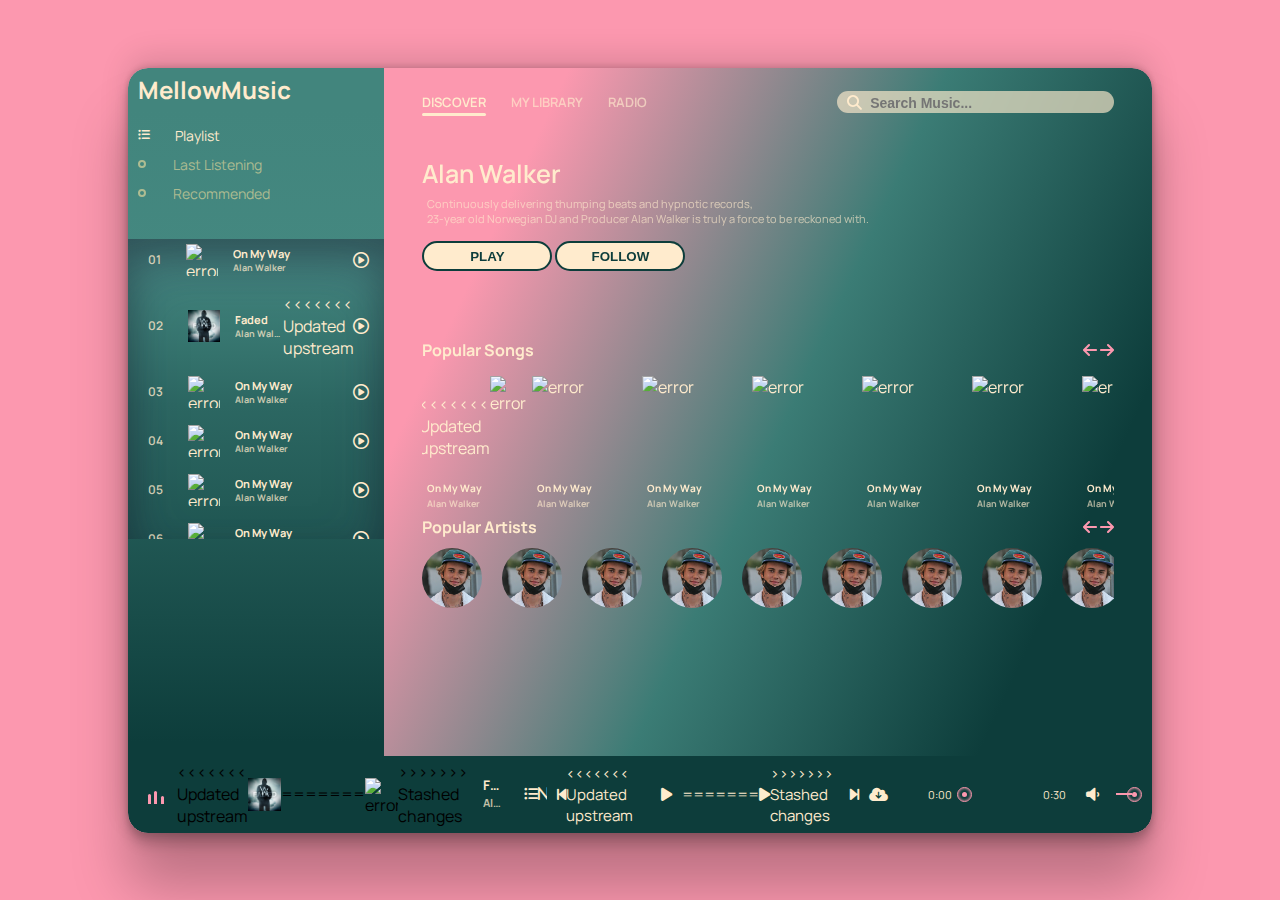
==== pages/main.html @ 49cf9333 "Реализация музыкального плеера" ====
<!DOCTYPE html>
<html>
<head>
    <meta charset="utf-8" />
    <meta name="viewport" content="width=device-width, initial-scale=1">
    <!-- Font Awesome -->
    <link rel="stylesheet" href="https://cdnjs.cloudflare.com/ajax/libs/font-awesome/6.2.1/css/all.min.css"/>
    <!-- Fonts -->
    <link rel="preconnect" href="https://fonts.googleapis.com">
    <link rel="preconnect" href="https://fonts.gstatic.com" crossorigin>
    <link href="https://fonts.googleapis.com/css2?family=Manrope:wght@200;400&display=swap" rel="stylesheet">
    <!-- CSS -->
    <link rel="stylesheet" href="../styles/main.css">
    <!-- Title -->
    <title>MellowMusic</title>
</head> 
<body>
  <header>
    <div class="menu-side">
      <h2>MellowMusic </h2>
      <div class="playlist">
        <h4 class="active"><span></span><i style="font-size: 12px;" class="fa-solid fa-list-ul"></i> Playlist</h4>
        <h4><span></span><i style="font-size: 10px;" class="fa-solid fa-music"></i> Last Listening</h4>
        <h4><span></span><i style="font-size: 10px;" class="fa-solid fa-music"></i> Recommended</h4>
      </div>
      <div class="menu-song">
        <li class="songItem">
          <span>01</span>
          <img src="../resources/covers/Alan Walker - On My Way.png" alt="error">
          <h5>On My Way<br>
              <div class="subtitle">Alan Walker</div>
          </h5>
          <i class="fa-regular fa-circle-play" id="1"></i>
        </li>
        <li class="songItem">
          <span>02</span>
          <img src="../resources/covers/Alan Walker - Faded.jpg" alt="error">
          <h5>Faded<br>
              <div class="subtitle">Alan Walker</div>
          </h5>
<<<<<<< Updated upstream
          <i class="fa-regular fa-circle-play" id="1"></i>
        </li>
        <li class="songItem">
          <span>03</span>
          <img src="../resources/covers/Alan Walker - On My Way.png" alt="error">
          <h5>On My Way<br>
              <div class="subtitle">Alan Walker</div>
          </h5>
          <i class="fa-regular fa-circle-play" id="1"></i>
        </li>
        <li class="songItem">
          <span>04</span>
          <img src="../resources/covers/Alan Walker - On My Way.png" alt="error">
          <h5>On My Way<br>
              <div class="subtitle">Alan Walker</div>
          </h5>
          <i class="fa-regular fa-circle-play" id="1"></i>
        </li>
        <li class="songItem">
          <span>05</span>
          <img src="../resources/covers/Alan Walker - On My Way.png" alt="error">
          <h5>On My Way<br>
              <div class="subtitle">Alan Walker</div>
          </h5>
          <i class="fa-regular fa-circle-play" id="1"></i>
        </li>
        <li class="songItem">
          <span>06</span>
          <img src="../resources/covers/Alan Walker - On My Way.png" alt="error">
          <h5>On My Way<br>
              <div class="subtitle">Alan Walker</div>
          </h5>
          <i class="fa-regular fa-circle-play" id="1"></i>
        </li> <li class="songItem">
          <span>07</span>
          <img src="../resources/covers/Alan Walker - On My Way.png" alt="error">
          <h5>On My Way<br>
              <div class="subtitle">Alan Walker</div>
          </h5>
          <i class="fa-regular fa-circle-play" id="1"></i>
=======
          <i class="fa-regular fa-circle-play" id="2"></i>
>>>>>>> Stashed changes
        </li>
      </div>
    </div>
    <div class="song-side">
      <nav>
        <ul>
          <li>DISCOVER <span></span></li>
          <li>MY LIBRARY</li>
          <li>RADIO</li>
        </ul>
        <div class="search">
          <i class="fa-solid fa-magnifying-glass"></i>
          <input type="text" placeholder="Search Music...">
        </div>
      </nav>
      <div class="content">
        <h1>Alan Walker</h1>
        <p>Continuously delivering thumping beats and hypnotic records,
          <br> 23-year old Norwegian DJ and Producer Alan Walker is truly a force to be reckoned with.</p>
        <div class="buttons">
          <button>PLAY</button>
          <button>FOLLOW</button>
        </div>
      </div>
      <div class="popular-song">
        <div class="h4">
          <h4>Popular Songs</h4>
          <div class="btn_s">
            <i class="fa-solid fa-arrow-left" id="pop-song-left"></i>
            <i class="fa-solid fa-arrow-right" id="pop-song-right"></i>
          </div>
        </div>
        <div class="pop-song">
          <li class="songItem">
            <div class="img-play">
<<<<<<< Updated upstream
              <img src="../resources/covers/Alan Walker - On My Way.png" alt="error">
              <i class="fa-regular fa-circle-play" id="1"></i>
            </div>
            <h5>On My Way<br>
                <div class="subtitle">Alan Walker</div>
            </h5>
          </li>
          <li class="songItem">
            <div class="img-play">
              <img src="../resources/covers/Alan Walker - On My Way.png" alt="error">
              <i class="fa-regular fa-circle-play" id="1"></i>
            </div>
            <h5>On My Way<br>
                <div class="subtitle">Alan Walker</div>
            </h5>
          </li>
          <li class="songItem">
            <div class="img-play">
              <img src="../resources/covers/Alan Walker - On My Way.png" alt="error">
              <i class="fa-regular fa-circle-play" id="1"></i>
            </div>
            <h5>On My Way<br>
                <div class="subtitle">Alan Walker</div>
            </h5>
          </li>
          <li class="songItem">
            <div class="img-play">
              <img src="../resources/covers/Alan Walker - On My Way.png" alt="error">
              <i class="fa-regular fa-circle-play" id="1"></i>
            </div>
            <h5>On My Way<br>
                <div class="subtitle">Alan Walker</div>
            </h5>
          </li>
          <li class="songItem">
            <div class="img-play">
              <img src="../resources/covers/Alan Walker - On My Way.png" alt="error">
              <i class="fa-regular fa-circle-play" id="1"></i>
            </div>
            <h5>On My Way<br>
                <div class="subtitle">Alan Walker</div>
            </h5>
          </li>
          <li class="songItem">
            <div class="img-play">
              <img src="../resources/covers/Alan Walker - On My Way.png" alt="error">
              <i class="fa-regular fa-circle-play" id="1"></i>
            </div>
            <h5>On My Way<br>
                <div class="subtitle">Alan Walker</div>
            </h5>
          </li>
          <li class="songItem">
            <div class="img-play">
              <img src="../resources/covers/Alan Walker - On My Way.png" alt="error">
              <i class="fa-regular fa-circle-play" id="1"></i>
            </div>
            <h5>On My Way<br>
                <div class="subtitle">Alan Walker</div>
            </h5>
          </li>
          <li class="songItem">
            <div class="img-play">
              <img src="../resources/covers/Alan Walker - On My Way.png" alt="error">
              <i class="fa-regular fa-circle-play" id="1"></i>
            </div>
            <h5>On My Way<br>
                <div class="subtitle">Alan Walker</div>
            </h5>
          </li>
          <li class="songItem">
            <div class="img-play">
              <img src="../resources/covers/Alan Walker - On My Way.png" alt="error">
              <i class="fa-regular fa-circle-play" id="1"></i>
            </div>
            <h5>On My Way<br>
                <div class="subtitle">Alan Walker</div>
            </h5>
          </li>
          <li class="songItem">
            <div class="img-play">
              <img src="../resources/covers/Alan Walker - On My Way.png" alt="error">
              <i class="fa-regular fa-circle-play" id="1"></i>
=======
              <img src="../resources/covers/NF - DRIFTING.jpg" alt="error">
              <i class="fa-regular fa-circle-play" id="3"></i>
>>>>>>> Stashed changes
            </div>
            <h5>On My Way<br>
                <div class="subtitle">Alan Walker</div>
            </h5>
          </li>
        </div>
      </div>
      <div class="popular-artists">
        <div class="h4">
          <h4>Popular Artists</h4>
          <div class="btn_s">
            <i class="fa-solid fa-arrow-left" id="pop-art-left"></i>
            <i class="fa-solid fa-arrow-right" id="pop-art-right"></i>
          </div>
        </div>
        <div class="item pop-art">
          <li>
            <img src="../resources/artists/justin-bieber-lede.jpg" alt="error">
          </li>
          <li>
            <img src="../resources/artists/justin-bieber-lede.jpg" alt="error">
          </li>
          <li>
            <img src="../resources/artists/justin-bieber-lede.jpg" alt="error">
          </li>
          <li>
            <img src="../resources/artists/justin-bieber-lede.jpg" alt="error">
          </li>
          <li>
            <img src="../resources/artists/justin-bieber-lede.jpg" alt="error">
          </li>
          <li>
            <img src="../resources/artists/justin-bieber-lede.jpg" alt="error">
          </li>
          <li>
            <img src="../resources/artists/justin-bieber-lede.jpg" alt="error">
          </li>
          <li>
            <img src="../resources/artists/justin-bieber-lede.jpg" alt="error">
          </li>
          <li>
            <img src="../resources/artists/justin-bieber-lede.jpg" alt="error">
          </li>
          <li>
            <img src="../resources/artists/justin-bieber-lede.jpg" alt="error">
          </li>
          <li>
            <img src="../resources/artists/justin-bieber-lede.jpg" alt="error">
          </li>
          <li>
            <img src="../resources/artists/justin-bieber-lede.jpg" alt="error">
          </li>
          <li>
            <img src="../resources/artists/justin-bieber-lede.jpg" alt="error">
          </li>
        </div>
      </div>
    </div>
    <div class="master-play">
      <div class="wave">
        <div class="wave1"></div>
        <div class="wave1"></div>
        <div class="wave1"></div>
      </div>
<<<<<<< Updated upstream
      <img src="../resources/covers/Alan Walker - Faded.jpg" alt="error" id="poster-master-play">
=======
      <img src="../resources/covers/Alan Walker - On My Way.png" alt="error" id="poster-master-play">
>>>>>>> Stashed changes
      <h5 id="title">
        Faded
        <div class="subtitle">Alan Walker</div>
      </h5>
      <div class="icon">
        <i class="fa-solid shuffle fa-list-ul">next</i>
        <i class="fa-solid fa-backward-step"></i>
<<<<<<< Updated upstream
        <i class="fa-solid fa-play"></i>
=======
        <i class="fa-solid fa-play" id="masterPlay"></i>
>>>>>>> Stashed changes
        <i class="fa-solid fa-forward-step"></i>
        <i class="fa-solid fa-cloud-arrow-down" id="download-song"></i>
      </div>
      <span id="currentStart">0:00</span>
      <div class="bar">
        <input type="range" id="seek" min="0" max="100">
        <div class="bar2" id="bar2"></div>
        <div class="dot"></div>
      </div>
      <span id="currentEnd">0:30</span>
      <div class="vol">
        <i class="fa-solid fa-volume-low" id="vol-icon"></i>
        <input type="range" min="0" max="100" id="vol">
        <div class="vol-bar"></div>
        <div class="dot" id="vol-dot"></div>
      </div>
    </div>
  </header>
  <script type="text/javascript" src="../scripts/main.js"></script>
</body>
</html>
---- styles/main.css ----
*{
    padding: 0;
    margin: 0;
    box-sizing: border-box;
}

body{
    font-family: 'Manrope', sans-serif;
    width: 100%;
    height: 100vh;
    background-color: #FC98AF;
    display: grid;
    place-items: center;
}

header{
    position: relative;
    width: 80%;
    height: 85%;
    display: flex;
    box-shadow: rgba(0, 0, 0, 0.25) 0px 54px 55px, rgba(0, 0, 0, 0.12) 0px -12px 30px, rgba(0, 0, 0, 0.12) 0px 4px 6px, rgba(0, 0, 0, 0.17) 0px 12px 13px, rgba(0, 0, 0, 0.09) 0px -3px 5px;
    border-radius: 20px;
    flex-wrap: wrap;
    overflow: hidden;
}

.menu-side{
    width: 25%;
    height: 90%;
    background: rgb(66,133,125);
    background: linear-gradient(rgba(66,133,125,1) 6%, rgba(68,136,128,1) 28%, rgba(44,103,98,1) 49%, rgba(13,61,59,1) 98%);
    border-radius: 20px 0 0 0;
    
}

.menu-side h2{
    margin-left: 10px;
    margin-top: 5px;
    color: blanchedalmond;
    margin: 5px 0px 20px 10px;
}

.song-side{
    width: 75%;
    height: 90%;
    background: rgb(252,152,175);
    border-radius: 0 20px 0 0;
    background: linear-gradient(115deg, rgba(252,152,175,1) 17%, rgba(59,124,117,1) 52%, rgba(13,61,59,1) 84%); 
}

.master-play{
    width: 100%;
    height: 10%;
    background-color: #0D3D3B;
    border-radius: 0 0 20px 20px;
    display: flex;
    align-items: center;
    padding: 0px 20px;
}

.master-play .wave{
    width: 30px;
    height: 30px;
    padding-bottom: 5px;
    display: flex;
    align-items: flex-end;
    margin-right: 10px;
}

.master-play .wave .wave1{
    width: 3px;
    height: 10px;
    background-color: #FC98AF;
    margin-right: 3px;
    border-radius: 10px 10px 0px 0px;
    animation: unset;
}

.master-play .wave .wave1:nth-child(2){
    height: 13px;
    margin-right: 3.5px;
    animation-delay: .4s;
}

.master-play .wave .wave1:nth-child(3){
    height: 8px;
    margin-right: 3.5px;
    animation-delay: .8s;
}

.master-play .active1 .wave1{
    animation: wave .5s linear infinite;
}

.master-play .active1 .wave1:nth-child(2){
    animation-delay: .4s;
}

.master-play .active1 .wave1:nth-child(3){
    animation-delay: .8s;
}


@keyframes  wave{
    0%{
        height: 10px;
    }
    50%{
        height: 15px;
    }
    100%{
        height: 10px;
    }
}

.master-play img{
   width: 33px;
   height: 33px;
}

.master-play h5{
    width: 130px;
    margin-left: 15px;
    color: blanchedalmond;
    line-height: 17px;
    overflow: hidden;
    text-overflow: ellipsis;
    white-space: nowrap;
}

.master-play h5 .subtitle{
    font-size: 11px;
    color: rgba(255, 235, 205, 0.758);
    width: 100%;
    overflow: hidden;
    text-overflow: ellipsis;
    white-space: nowrap;
}

.master-play .icon{
    font-size: 15px;
    color: blanchedalmond;
    margin: 0px 20px 0px 20px;
    outline: none;
    display: flex;
    align-items: center;
}

.master-play .icon .fa-solid{
    cursor: pointer;
    outline: none;
}

.master-play .icon .shuffle{
    margin-right: 10px;
    font-size: 14px;
    overflow: hidden;
    display: flex;
    align-items: center;
}

.master-play .icon #download-song{
    text-decoration: none;
    color: blanchedalmond;
    font-size: 15px;
    margin-left: 10px;
}

.master-play .icon .fa-solid:nth-child(3){
    padding: 1px 5px 0px 7px;
    margin: 0px 4px;
    border: 1px solid #0D3D3B;
}

.master-play span{
    color: blanchedalmond;
    width: 32px;
    font-size: 11px;
    font-weight: 400;
}

.master-play #currentStart{
    margin-left: 20px;
}

.master-play .bar{
    position: relative;
    width: 43%;
    height: 2px;
    background-color: #0D3D3B;
    margin: 0px 15px 0px 10px;
}

.master-play .bar .bar2{
    position: absolute; 
    width: 0%;
    height: 100%;
    background-color: #FC98AF;
    top: 0;
    transition: 1s linear;
}

.master-play .bar .dot{
    position: absolute;
    background-color: #FC98AF;
    width: 5px;
    height: 5px;
    border-radius: 50%;
    left: 0%;
    top: -1.5px;
    transition: 1s linear;
}

.master-play .bar .dot::before{
    content: '';
    position: absolute;
    width: 13px;
    height: 13px;
    border: 1px solid #FC98AF;
    border-radius: 50%;
    left: -4.75px;
    top: -4.75px;
    box-shadow: inset 0px 0px 3px #FC98AF;
}

.master-play .bar input{
    position: absolute;
    width: 100%;
    top: -7px;
    left: 0;
    cursor: pointer;
    z-index: 100;
    /* transition: 3s linear; */
    opacity: 0;
}

.master-play .vol{
    position: relative;
    width: 100px;
    height: 2px;
    background-color: #0D3D3B;
    margin-left: 50px;
}

.master-play .vol .fa-solid{ 
    position: absolute;
    color: blanchedalmond;
    font-size: 15px;
    top: -6px;
    left: -30px;
}

.master-play .vol input{ 
    position: absolute;
    width: 100%;
    top: -7px;
    left: 0;
    cursor: pointer;
    z-index: 100;
    opacity: 0;
}

.master-play .vol .vol-bar{ 
    position: absolute;
    background-color: #FC98AF;
    width: 100%;
    height: 100%;
    top: 0;
    transition: 1s linear;
}

.master-play .vol .dot{
    position: absolute;
    background-color: #FC98AF;
    width: 5px;
    height: 5px;
    border-radius: 50%;
    left: 100%;
    top: -1.5px;
    transition: 1s linear;
}

.master-play .vol .dot::before{
    content: '';
    position: absolute;
    width: 13px;
    height: 13px;
    border: 1px solid #FC98AF;
    border-radius: 50%;
    left: -4.75px;
    top: -4.75px;
    box-shadow: inset 0px 0px 3px #FC98AF;
}
 
.playlist{
    margin-left: 10px;
    font-size: 14px;
}

.playlist h4{
    padding-bottom: 10px;
    font-weight: 400;
    cursor: pointer;
    display: flex;
    align-items: center;
    color: rgba(250, 226, 160, 0.589);
    transition: .3s linear;
}

.playlist h4:hover{
    color: rgba(255, 235, 205, 0.858);
}

.playlist h4 span{
    position: relative;
    margin-right: 35px;
}

.playlist h4 span::before{
    content: '';
    position: absolute;
    width: 4px;
    height: 4px;
    border: 2px solid rgba(250, 226, 160, 0.589);
    border-radius: 50%;
    top: -4px;
    transition: .3s linear;
}

.playlist h4:hover span::before{
    border: 2px solid rgba(255, 235, 205, 0.858);
}

.playlist h4 .fa-solid{
    display: none;
}

.playlist .active{
    color: blanchedalmond;
}

.playlist .active span{
    display: none;
}

.playlist .active .fa-solid{
    display: flex;
    margin-right: 25px;
}

.menu-song{
    width: 100%;
    height: 300px;
    /* border: 1px solid white; */
    margin-top: 26px;
    overflow: auto;
    box-shadow: rgba(50, 50, 93, 0.25) 0px 30px 60px -0px inset, rgba(0, 0, 0, 0.3) 0px 18px 36px -0px inset;
}

.menu-song::-webkit-scrollbar{
    display: none;
 }

.menu-song li{
   list-style-type: none;
   position: relative;
   padding: 5px 0px 5px 20px;
   display: flex;
   align-items: center;
   margin-bottom: 7px;
   cursor: pointer;
   transition: .3s linear;
   color: blanchedalmond; 
}

.menu-song li:hover{
    background-color: rgb(252,152,175);
}

.activeSong{
    background-color: rgb(252,152,175);
}

.menu-song li span{
    font-size: 12px;
    font-weight: 600;
    color: rgba(255, 235, 205, 0.808);
}   

.menu-song li img{
   width: 32px;
   height: 32px;
   margin-left: 25px;
}

.menu-song li h5{
    font-size: 11px;
    margin-left: 15px;
    width: 100px;
    overflow: hidden;
    text-overflow: ellipsis;
    white-space: nowrap;
}

.menu-song li h5 .subtitle{
    font-size: 9px;
    color: rgba(255, 235, 205, 0.758);
    overflow: hidden;
    text-overflow: ellipsis;
    white-space: nowrap;
}

.menu-song li .fa-regular{
    position: absolute;
    right: 15px;
}

.song-side{
    z-index: 2;
}

.song-side::before{
    content: '';
    position: absolute;
    width: 100%;
    height: 200px;
    /* background-image: url("../resources/backgrounds/bg.png"); */
    z-index: -1;
}

.song-side nav{
    width: 90%;
    height: 10%;
    margin: auto;
    display: flex;
    align-items: center;
    justify-content: space-between;
}

.song-side nav ul{
    display: flex;
}

.song-side nav ul li{
    list-style: none; 
    position: relative;
    font-size: 13px;
    margin-right: 25px;
    cursor: pointer;
    transition: .2s linear;
    color:  rgba(255, 235, 205, 0.658);
    font-weight: 600;
}

.song-side nav ul li:hover{
    color: rgba(255, 235, 205, 0.928);;
}

.song-side nav ul li:nth-child(1){
    color: blanchedalmond; 
}

.song-side nav ul li span{
    position: absolute;
    width: 100%;
    height: 2.5px;
    background-color: blanchedalmond; 
    bottom: -5px;
    left: 0;
    border-radius: 20px;
}

.song-side nav .search{
    position: relative;
    width: 40%;
    border-radius: 20px;
    color: blanchedalmond; 
}

.song-side nav .search::before{
    content: '';
    position: absolute;
    width: 100%;
    height: 100%;
    background: rgba(255, 235, 205, 0.658); 
    border-radius: 20px;
    backdrop-filter: blur(5px);
    z-index: -1;
}

.song-side nav .search .search-results{
    position: absolute;
    width: 100%;
    height: 200px;
    margin-top: 10px;
    border-radius: 10px;
    overflow: auto;
}

.song-side nav .search .search-results::-webkit-scrollbar{
    display: none;
}

.song-side nav .search .search-results .card{
    width: 100%;
    min-height: 45px;
    display: flex;
    align-items: center;
    margin-bottom: 5px;
    text-decoration: none;
    background: rgba(255, 235, 205, 0.508); 
    padding: 0px 5px;
    backdrop-filter: blur(5px);
    display: none;
    border-radius: 5px;
}

.song-side nav .search .search-results .card img{
    width: 35px;
    height: 35px;
    border-radius: 5px;
}

.song-side nav .search .search-results .card .content{
    width: 80%;
    height: 100%;
    padding: 0;
    font-size: 13px;
    font-weight: 600;
    color: #0D3D3B; 
}

.song-side nav .search .search-results .card .content .subtitle{
    font-size: 11px;
    color: rgba(13, 61, 59, 0.658);
    font-weight: 600;  
}

.song-side nav .search .fa-solid{
    font-size: 15px;
    padding: 3px 0px 0px 10px;
    color: blanchedalmond; 
}

.song-side nav .search input{
    background: none;
    border: none;
    outline: none;
    padding: 0px 5px;
    font-size: 14px;
    color: #0D3D3B; 
    font-weight: 600;
    width: 85%;
}

.song-side .content{
    width: 90%;
    height: 28%;
    margin: auto;
    padding-top: 20px;
}

.song-side .content h1{
   font-size: 25px;
   font-weight: 600;
   color: blanchedalmond; 
}

.song-side .content p{
    font-size: 11px;
    font-weight: 400;
    color: rgba(255, 235, 205, 0.658); 
    margin: 5px;
}

.song-side .content .buttons{
    margin-top: 15px;
}

.song-side .content .buttons button{
    width: 130px;
    height: 30px;
    border: 2px solid #0D3D3B;
    outline: none;
    border-radius: 20px;
    background: blanchedalmond; 
    color: #0D3D3B; 
    cursor: pointer;
    transition: .3s linear;
    font-weight: 600;
}

.song-side .content .buttons button:hover{
   background: none;
   color: blanchedalmond; 
   font-weight: 600;
}

.song-side .popular-song{
    width: 90%;
    height: auto;
    margin: auto;
    margin-top: 10px;
    color: blanchedalmond; 
}

.song-side .popular-song .h4{
    display: flex;
    align-items: center;
    justify-content: space-between;
}

.song-side .popular-song .h4 .fa-solid{
    color: #FC98AF;
    cursor: pointer;
    transition: .3s linear;
}

.song-side .popular-song .h4 .fa-solid:hover{
    color: blanchedalmond; 
}

.song-side .popular-song .pop-song{
    width: 100%;
    height: 140px;
    margin-top: 15px;
    display: flex;
    overflow: auto;
    scroll-behavior: smooth;
}

.song-side .popular-song .pop-song::-webkit-scrollbar{
    display: none;
}

.song-side .popular-song .pop-song li{
    min-width: 100px;
    height: 140px;
    list-style-type: none;
    margin-right: 10px;
    transition: .3s linear;
}

.song-side .popular-song .pop-song li:hover{
    background-color: #FC98AF; 
}

.song-side .popular-song .pop-song li .img-play{
    position: relative;
    width: 100%;
    height: 100px;
    display: flex;
    align-items: center;
    justify-content: center;
}

.song-side .popular-song .pop-song li .img-play img{
    width: 100%;
    height: 100%;
}

.song-side .popular-song .pop-song li .img-play .fa-regular{
    position: absolute;
    font-size: 20px;
    cursor: pointer;
    transition: .3s linear;
    opacity: 0;
}

.song-side .popular-song .pop-song li:hover .img-play .fa-regular{
    opacity: 1;
}

.song-side .popular-song .pop-song li h5{
    padding: 5px 0px 0px 5px;
    line-height: 15px;
    font-size: 10px;
    width: 100px;
    overflow: hidden;
    white-space: nowrap;
    text-overflow: ellipsis;
}

.song-side .popular-song .pop-song li h5 .subtitle{
    font-size: 9px;
    color: rgba(255, 235, 205, 0.658);  
    overflow: hidden;
    white-space: nowrap;
    text-overflow: ellipsis;
}

.song-side .popular-artists{
    width: 90%;
    height: auto;
    margin: auto;
    margin-top: 0px;
    color: blanchedalmond; 
}

.song-side .popular-artists .h4{
    display: flex;
    align-items: center;
    justify-content: space-between;
}

.song-side .popular-artists .h4 .fa-solid{
    color: #FC98AF;
    cursor: pointer;
    transition: .3s linear;
}

.song-side .popular-artists .h4 .fa-solid:hover{
    color: blanchedalmond; 
}

.song-side .popular-artists .item{
    width: 100%;
    height: auto;
    margin-top: 10px;
    display: flex;
    overflow: auto;
    overflow-y: hidden;
    scroll-behavior: smooth;
}

.song-side .popular-artists .item::-webkit-scrollbar{
    display: none;
}

.song-side .popular-artists .item li{
    list-style-type: none;
    position: relative;
    min-width: 60px;
    height: 60px;
    border-radius: 50%;
    margin-right: 20px;
    cursor: pointer;
}

.song-side .popular-artists .item li img{
    width: 100%;
    height: 100%;
    border-radius: 50%;
}
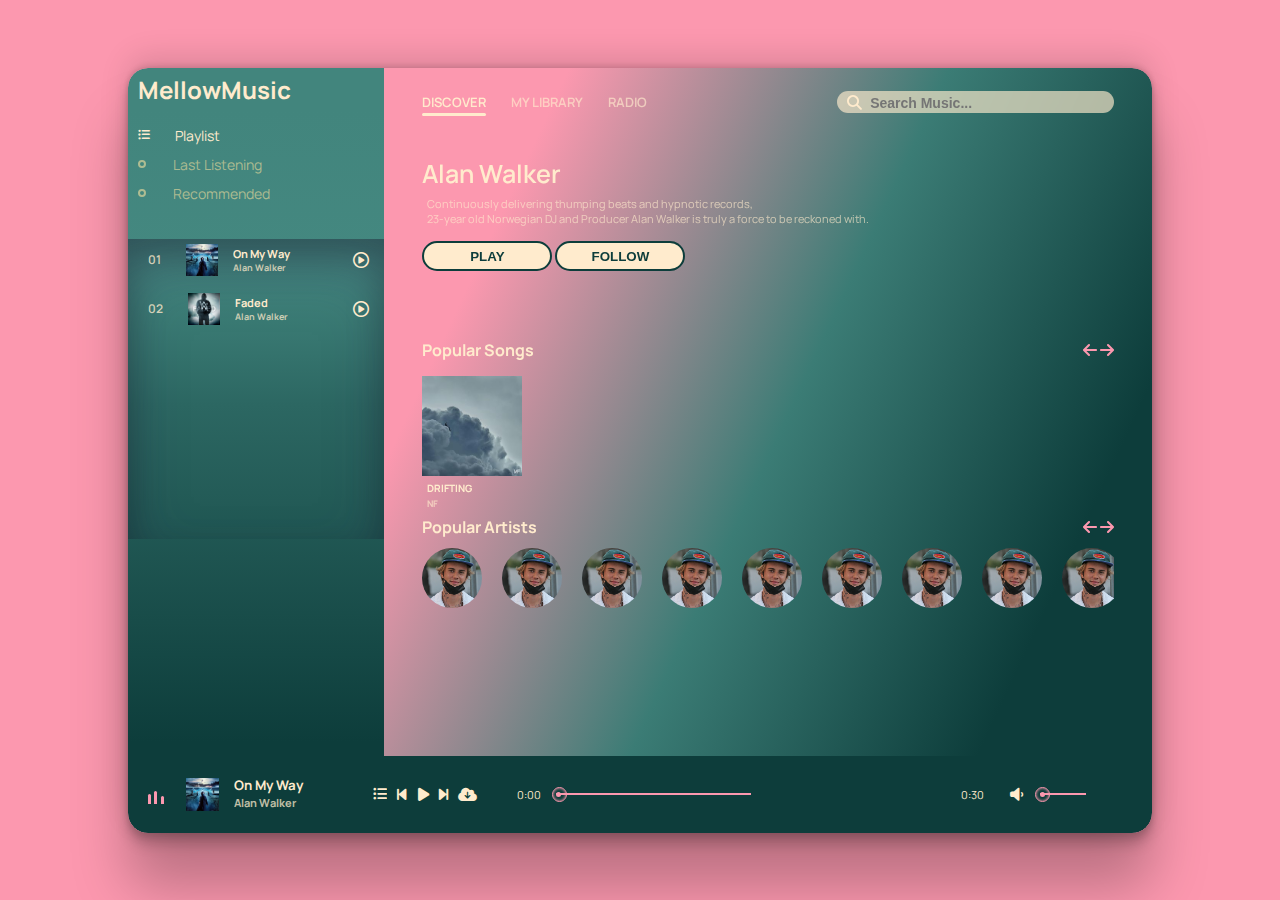
==== commit 1bbcd558: "Смена содержимого музыкального плеера." ====
--- a/pages/main.html
+++ b/pages/main.html
@@ -26,62 +26,19 @@
       <div class="menu-song">
         <li class="songItem">
           <span>01</span>
-          <img src="../resources/covers/Alan Walker - On My Way.png" alt="error">
+          <img src="../resources/covers/1.jpg" alt="error">
           <h5>On My Way<br>
               <div class="subtitle">Alan Walker</div>
           </h5>
-          <i class="fa-regular fa-circle-play" id="1"></i>
+          <i class="fa-regular playlistPlay fa-circle-play" id="1"></i>
         </li>
         <li class="songItem">
           <span>02</span>
-          <img src="../resources/covers/Alan Walker - Faded.jpg" alt="error">
+          <img src="../resources/covers/2.jpg" alt="error">
           <h5>Faded<br>
               <div class="subtitle">Alan Walker</div>
           </h5>
-<<<<<<< Updated upstream
-          <i class="fa-regular fa-circle-play" id="1"></i>
-        </li>
-        <li class="songItem">
-          <span>03</span>
-          <img src="../resources/covers/Alan Walker - On My Way.png" alt="error">
-          <h5>On My Way<br>
-              <div class="subtitle">Alan Walker</div>
-          </h5>
-          <i class="fa-regular fa-circle-play" id="1"></i>
-        </li>
-        <li class="songItem">
-          <span>04</span>
-          <img src="../resources/covers/Alan Walker - On My Way.png" alt="error">
-          <h5>On My Way<br>
-              <div class="subtitle">Alan Walker</div>
-          </h5>
-          <i class="fa-regular fa-circle-play" id="1"></i>
-        </li>
-        <li class="songItem">
-          <span>05</span>
-          <img src="../resources/covers/Alan Walker - On My Way.png" alt="error">
-          <h5>On My Way<br>
-              <div class="subtitle">Alan Walker</div>
-          </h5>
-          <i class="fa-regular fa-circle-play" id="1"></i>
-        </li>
-        <li class="songItem">
-          <span>06</span>
-          <img src="../resources/covers/Alan Walker - On My Way.png" alt="error">
-          <h5>On My Way<br>
-              <div class="subtitle">Alan Walker</div>
-          </h5>
-          <i class="fa-regular fa-circle-play" id="1"></i>
-        </li> <li class="songItem">
-          <span>07</span>
-          <img src="../resources/covers/Alan Walker - On My Way.png" alt="error">
-          <h5>On My Way<br>
-              <div class="subtitle">Alan Walker</div>
-          </h5>
-          <i class="fa-regular fa-circle-play" id="1"></i>
-=======
-          <i class="fa-regular fa-circle-play" id="2"></i>
->>>>>>> Stashed changes
+          <i class="fa-regular playlistPlay fa-circle-play" id="2"></i>
         </li>
       </div>
     </div>
@@ -117,97 +74,11 @@
         <div class="pop-song">
           <li class="songItem">
             <div class="img-play">
-<<<<<<< Updated upstream
-              <img src="../resources/covers/Alan Walker - On My Way.png" alt="error">
-              <i class="fa-regular fa-circle-play" id="1"></i>
+              <img src="../resources/covers/3.jpg" alt="error">
+              <i class="fa-regular playlistPlay fa-circle-play" id="3"></i>
             </div>
-            <h5>On My Way<br>
-                <div class="subtitle">Alan Walker</div>
-            </h5>
-          </li>
-          <li class="songItem">
-            <div class="img-play">
-              <img src="../resources/covers/Alan Walker - On My Way.png" alt="error">
-              <i class="fa-regular fa-circle-play" id="1"></i>
-            </div>
-            <h5>On My Way<br>
-                <div class="subtitle">Alan Walker</div>
-            </h5>
-          </li>
-          <li class="songItem">
-            <div class="img-play">
-              <img src="../resources/covers/Alan Walker - On My Way.png" alt="error">
-              <i class="fa-regular fa-circle-play" id="1"></i>
-            </div>
-            <h5>On My Way<br>
-                <div class="subtitle">Alan Walker</div>
-            </h5>
-          </li>
-          <li class="songItem">
-            <div class="img-play">
-              <img src="../resources/covers/Alan Walker - On My Way.png" alt="error">
-              <i class="fa-regular fa-circle-play" id="1"></i>
-            </div>
-            <h5>On My Way<br>
-                <div class="subtitle">Alan Walker</div>
-            </h5>
-          </li>
-          <li class="songItem">
-            <div class="img-play">
-              <img src="../resources/covers/Alan Walker - On My Way.png" alt="error">
-              <i class="fa-regular fa-circle-play" id="1"></i>
-            </div>
-            <h5>On My Way<br>
-                <div class="subtitle">Alan Walker</div>
-            </h5>
-          </li>
-          <li class="songItem">
-            <div class="img-play">
-              <img src="../resources/covers/Alan Walker - On My Way.png" alt="error">
-              <i class="fa-regular fa-circle-play" id="1"></i>
-            </div>
-            <h5>On My Way<br>
-                <div class="subtitle">Alan Walker</div>
-            </h5>
-          </li>
-          <li class="songItem">
-            <div class="img-play">
-              <img src="../resources/covers/Alan Walker - On My Way.png" alt="error">
-              <i class="fa-regular fa-circle-play" id="1"></i>
-            </div>
-            <h5>On My Way<br>
-                <div class="subtitle">Alan Walker</div>
-            </h5>
-          </li>
-          <li class="songItem">
-            <div class="img-play">
-              <img src="../resources/covers/Alan Walker - On My Way.png" alt="error">
-              <i class="fa-regular fa-circle-play" id="1"></i>
-            </div>
-            <h5>On My Way<br>
-                <div class="subtitle">Alan Walker</div>
-            </h5>
-          </li>
-          <li class="songItem">
-            <div class="img-play">
-              <img src="../resources/covers/Alan Walker - On My Way.png" alt="error">
-              <i class="fa-regular fa-circle-play" id="1"></i>
-            </div>
-            <h5>On My Way<br>
-                <div class="subtitle">Alan Walker</div>
-            </h5>
-          </li>
-          <li class="songItem">
-            <div class="img-play">
-              <img src="../resources/covers/Alan Walker - On My Way.png" alt="error">
-              <i class="fa-regular fa-circle-play" id="1"></i>
-=======
-              <img src="../resources/covers/NF - DRIFTING.jpg" alt="error">
-              <i class="fa-regular fa-circle-play" id="3"></i>
->>>>>>> Stashed changes
-            </div>
-            <h5>On My Way<br>
-                <div class="subtitle">Alan Walker</div>
+            <h5>DRIFTING<br>
+                <div class="subtitle">NF</div>
             </h5>
           </li>
         </div>
@@ -264,28 +135,20 @@
       </div>
     </div>
     <div class="master-play">
-      <div class="wave">
+      <div class="wave" id="wave">
         <div class="wave1"></div>
         <div class="wave1"></div>
         <div class="wave1"></div>
       </div>
-<<<<<<< Updated upstream
-      <img src="../resources/covers/Alan Walker - Faded.jpg" alt="error" id="poster-master-play">
-=======
-      <img src="../resources/covers/Alan Walker - On My Way.png" alt="error" id="poster-master-play">
->>>>>>> Stashed changes
+      <img src="../resources/covers/1.jpg" alt="error" id="poster-master-play">
       <h5 id="title">
-        Faded
+        On My Way
         <div class="subtitle">Alan Walker</div>
       </h5>
       <div class="icon">
         <i class="fa-solid shuffle fa-list-ul">next</i>
         <i class="fa-solid fa-backward-step"></i>
-<<<<<<< Updated upstream
-        <i class="fa-solid fa-play"></i>
-=======
         <i class="fa-solid fa-play" id="masterPlay"></i>
->>>>>>> Stashed changes
         <i class="fa-solid fa-forward-step"></i>
         <i class="fa-solid fa-cloud-arrow-down" id="download-song"></i>
       </div>
--- a/styles/main.css
+++ b/styles/main.css
@@ -154,14 +154,13 @@
 .master-play .icon .shuffle{
     margin-right: 10px;
     font-size: 14px;
+    width: 13.6px;
     overflow: hidden;
     display: flex;
     align-items: center;
 }
 
 .master-play .icon #download-song{
-    text-decoration: none;
-    color: blanchedalmond;
     font-size: 15px;
     margin-left: 10px;
 }
@@ -193,7 +192,7 @@
 
 .master-play .bar .bar2{
     position: absolute; 
-    width: 0%;
+    width: 50%;
     height: 100%;
     background-color: #FC98AF;
     top: 0;
@@ -263,7 +262,7 @@
 .master-play .vol .vol-bar{ 
     position: absolute;
     background-color: #FC98AF;
-    width: 100%;
+    width: 50%;
     height: 100%;
     top: 0;
     transition: 1s linear;
@@ -275,7 +274,7 @@
     width: 5px;
     height: 5px;
     border-radius: 50%;
-    left: 100%;
+    left: 0%;
     top: -1.5px;
     transition: 1s linear;
 }
@@ -377,10 +376,6 @@
     background-color: rgb(252,152,175);
 }
 
-.activeSong{
-    background-color: rgb(252,152,175);
-}
-
 .menu-song li span{
     font-size: 12px;
     font-weight: 600;
@@ -486,54 +481,6 @@
     border-radius: 20px;
     backdrop-filter: blur(5px);
     z-index: -1;
-}
-
-.song-side nav .search .search-results{
-    position: absolute;
-    width: 100%;
-    height: 200px;
-    margin-top: 10px;
-    border-radius: 10px;
-    overflow: auto;
-}
-
-.song-side nav .search .search-results::-webkit-scrollbar{
-    display: none;
-}
-
-.song-side nav .search .search-results .card{
-    width: 100%;
-    min-height: 45px;
-    display: flex;
-    align-items: center;
-    margin-bottom: 5px;
-    text-decoration: none;
-    background: rgba(255, 235, 205, 0.508); 
-    padding: 0px 5px;
-    backdrop-filter: blur(5px);
-    display: none;
-    border-radius: 5px;
-}
-
-.song-side nav .search .search-results .card img{
-    width: 35px;
-    height: 35px;
-    border-radius: 5px;
-}
-
-.song-side nav .search .search-results .card .content{
-    width: 80%;
-    height: 100%;
-    padding: 0;
-    font-size: 13px;
-    font-weight: 600;
-    color: #0D3D3B; 
-}
-
-.song-side nav .search .search-results .card .content .subtitle{
-    font-size: 11px;
-    color: rgba(13, 61, 59, 0.658);
-    font-weight: 600;  
 }
 
 .song-side nav .search .fa-solid{
@@ -746,4 +693,3 @@
 
 
  
-
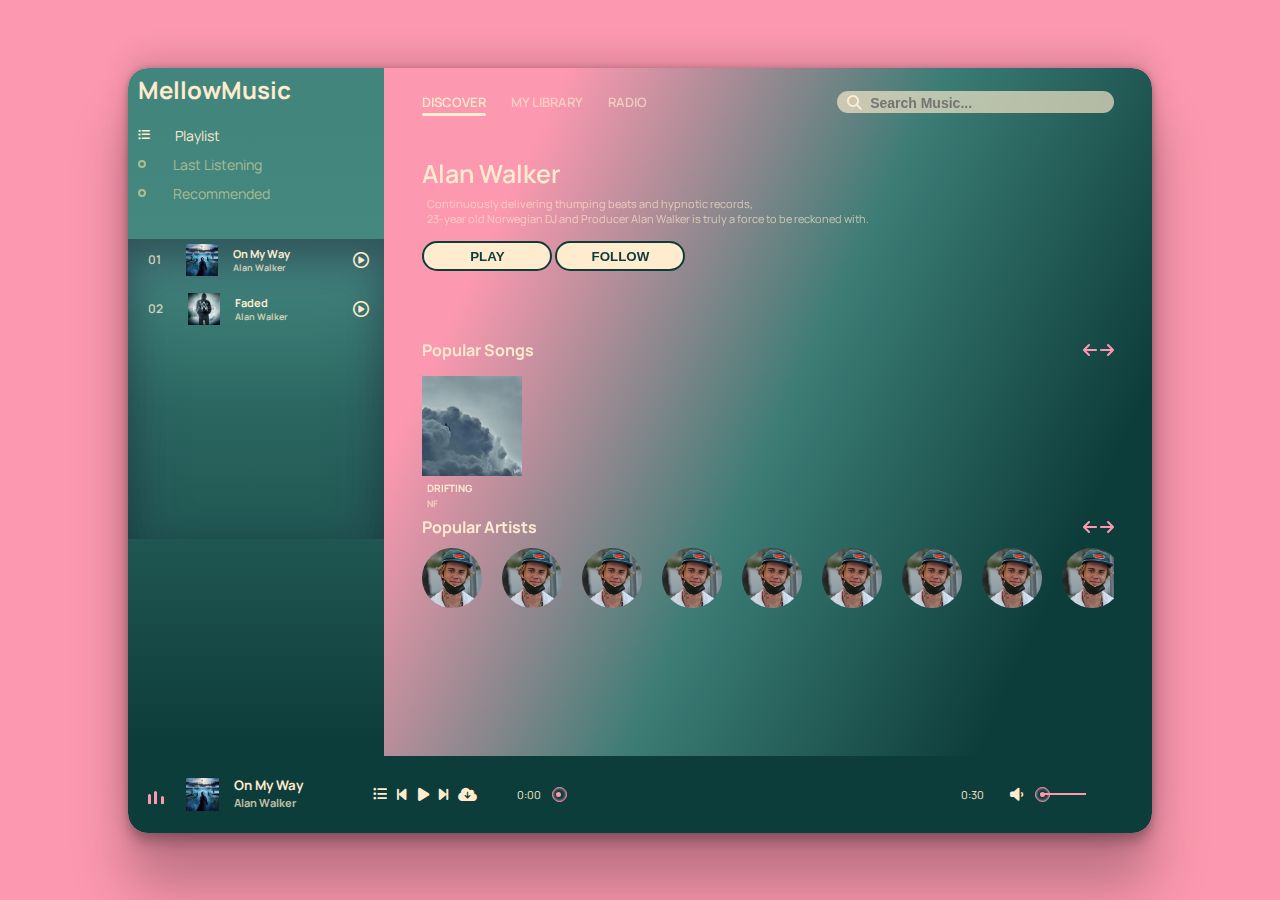
==== commit 5440e490: "Перемотка трека." ====
--- a/pages/main.html
+++ b/pages/main.html
@@ -155,15 +155,15 @@
       <span id="currentStart">0:00</span>
       <div class="bar">
         <input type="range" id="seek" min="0" max="100">
-        <div class="bar2" id="bar2"></div>
-        <div class="dot"></div>
+        <div class="bar2" id="musicBar"></div>
+        <div class="dot" id="musicDot"></div>
       </div>
       <span id="currentEnd">0:30</span>
       <div class="vol">
         <i class="fa-solid fa-volume-low" id="vol-icon"></i>
         <input type="range" min="0" max="100" id="vol">
-        <div class="vol-bar"></div>
-        <div class="dot" id="vol-dot"></div>
+        <div class="vol-bar" id="volumeBar"></div>
+        <div class="dot" id="volumeDot"></div>
       </div>
     </div>
   </header>
--- a/styles/main.css
+++ b/styles/main.css
@@ -192,7 +192,7 @@
 
 .master-play .bar .bar2{
     position: absolute; 
-    width: 50%;
+    width: 0%;
     height: 100%;
     background-color: #FC98AF;
     top: 0;
@@ -376,6 +376,10 @@
     background-color: rgb(252,152,175);
 }
 
+.activeSong{
+    background-color: rgb(252,152,175);
+}
+
 .menu-song li span{
     font-size: 12px;
     font-weight: 600;
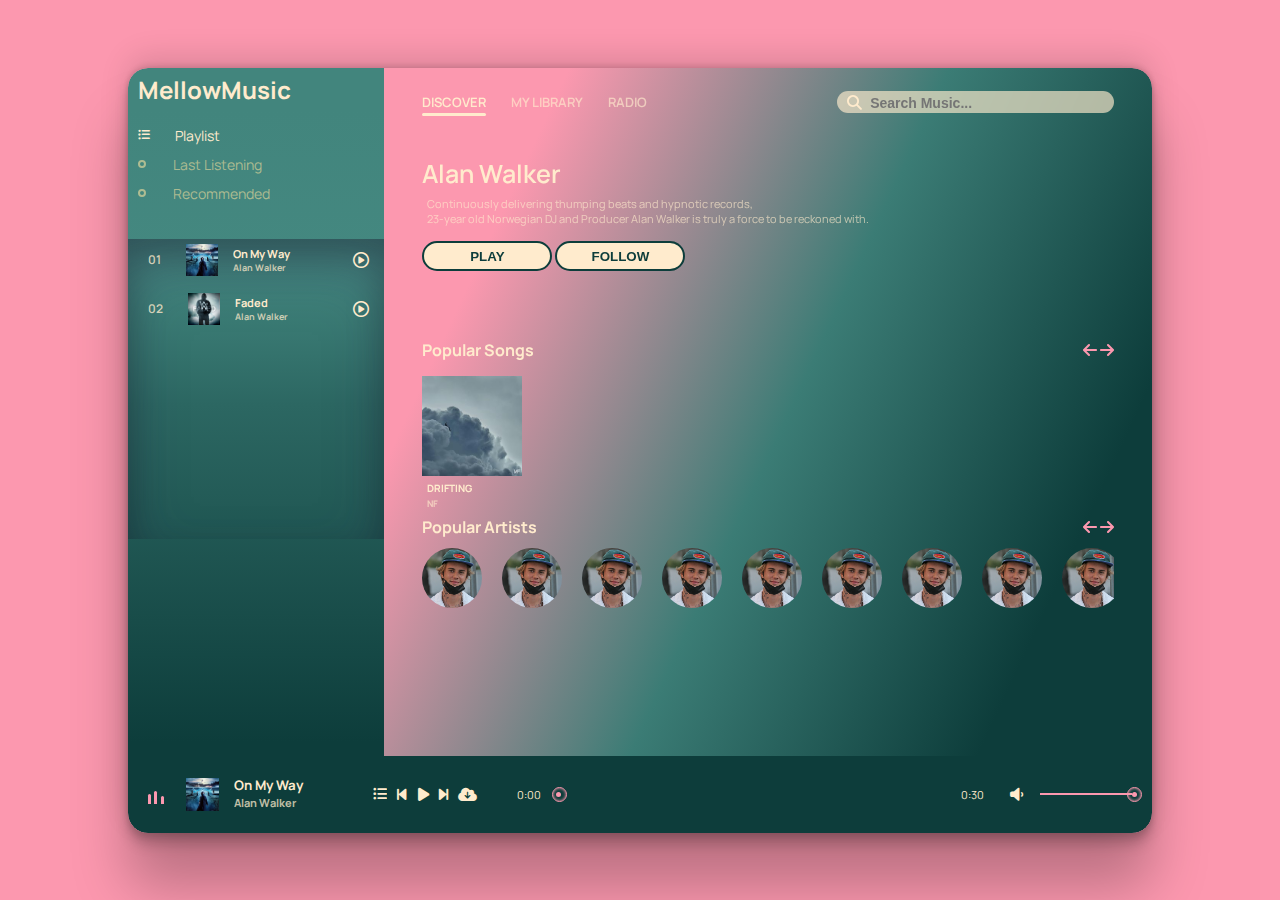
==== commit 0940be92: "Перелистывание треков." ====
--- a/pages/main.html
+++ b/pages/main.html
@@ -147,9 +147,9 @@
       </h5>
       <div class="icon">
         <i class="fa-solid shuffle fa-list-ul">next</i>
-        <i class="fa-solid fa-backward-step"></i>
+        <i class="fa-solid fa-backward-step" id="back"></i>
         <i class="fa-solid fa-play" id="masterPlay"></i>
-        <i class="fa-solid fa-forward-step"></i>
+        <i class="fa-solid fa-forward-step" id="next"></i>
         <i class="fa-solid fa-cloud-arrow-down" id="download-song"></i>
       </div>
       <span id="currentStart">0:00</span>
--- a/styles/main.css
+++ b/styles/main.css
@@ -262,7 +262,7 @@
 .master-play .vol .vol-bar{ 
     position: absolute;
     background-color: #FC98AF;
-    width: 50%;
+    width: 100%;
     height: 100%;
     top: 0;
     transition: 1s linear;
@@ -274,7 +274,7 @@
     width: 5px;
     height: 5px;
     border-radius: 50%;
-    left: 0%;
+    left: 100%;
     top: -1.5px;
     transition: 1s linear;
 }
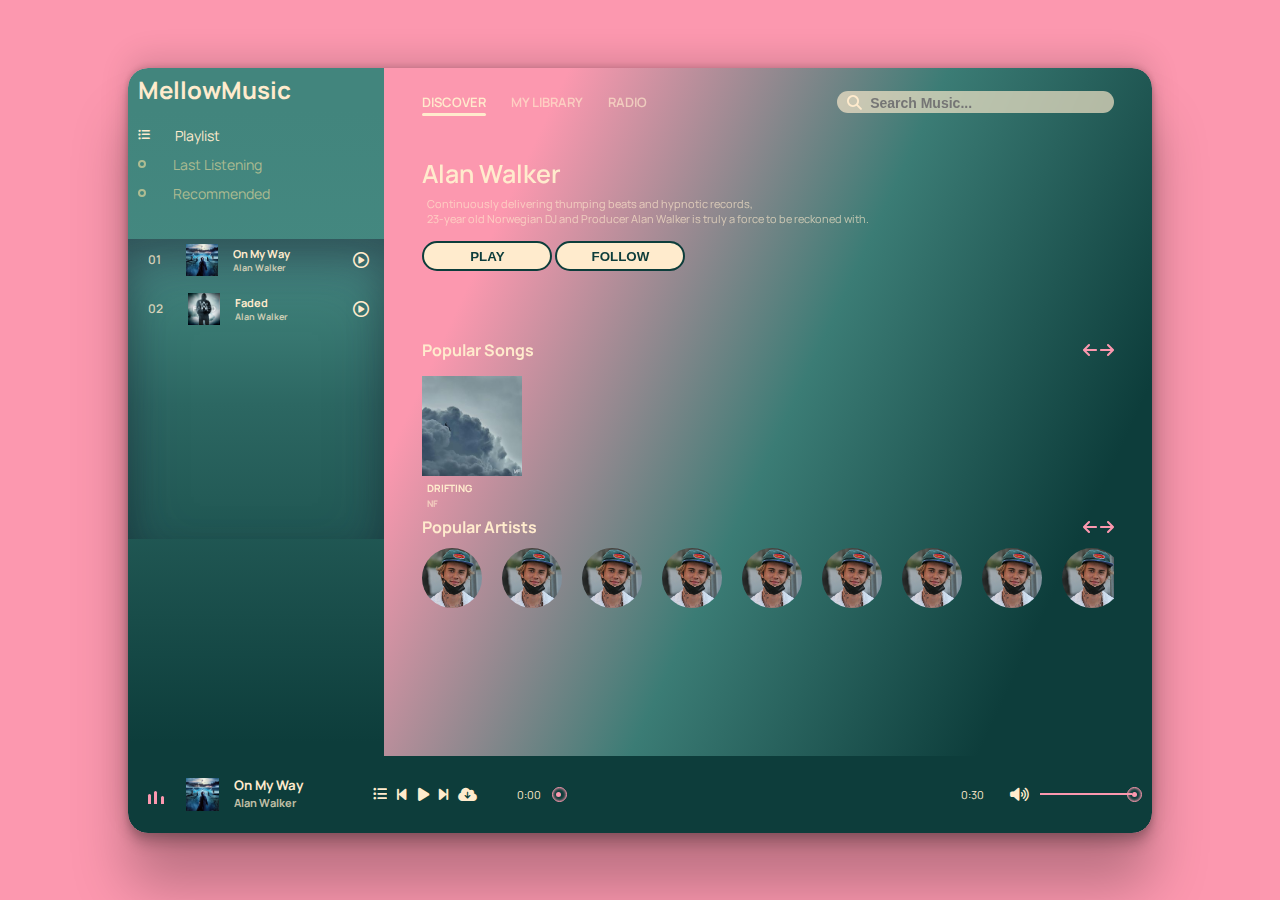
==== commit 7d267a91: "Скачивание песни + "Значок звука"" ====
--- a/pages/main.html
+++ b/pages/main.html
@@ -150,7 +150,7 @@
         <i class="fa-solid fa-backward-step" id="back"></i>
         <i class="fa-solid fa-play" id="masterPlay"></i>
         <i class="fa-solid fa-forward-step" id="next"></i>
-        <i class="fa-solid fa-cloud-arrow-down" id="download-song"></i>
+        <a href="" download id="download-song"><i class="fa-solid fa-cloud-arrow-down"></i></a>
       </div>
       <span id="currentStart">0:00</span>
       <div class="bar">
@@ -160,7 +160,7 @@
       </div>
       <span id="currentEnd">0:30</span>
       <div class="vol">
-        <i class="fa-solid fa-volume-low" id="vol-icon"></i>
+        <i class="fa-solid fa-volume-high" id="vol-icon"></i>
         <input type="range" min="0" max="100" id="vol">
         <div class="vol-bar" id="volumeBar"></div>
         <div class="dot" id="volumeDot"></div>
--- a/styles/main.css
+++ b/styles/main.css
@@ -161,6 +161,8 @@
 }
 
 .master-play .icon #download-song{
+    text-decoration: none;
+    color: blanchedalmond;
     font-size: 15px;
     margin-left: 10px;
 }
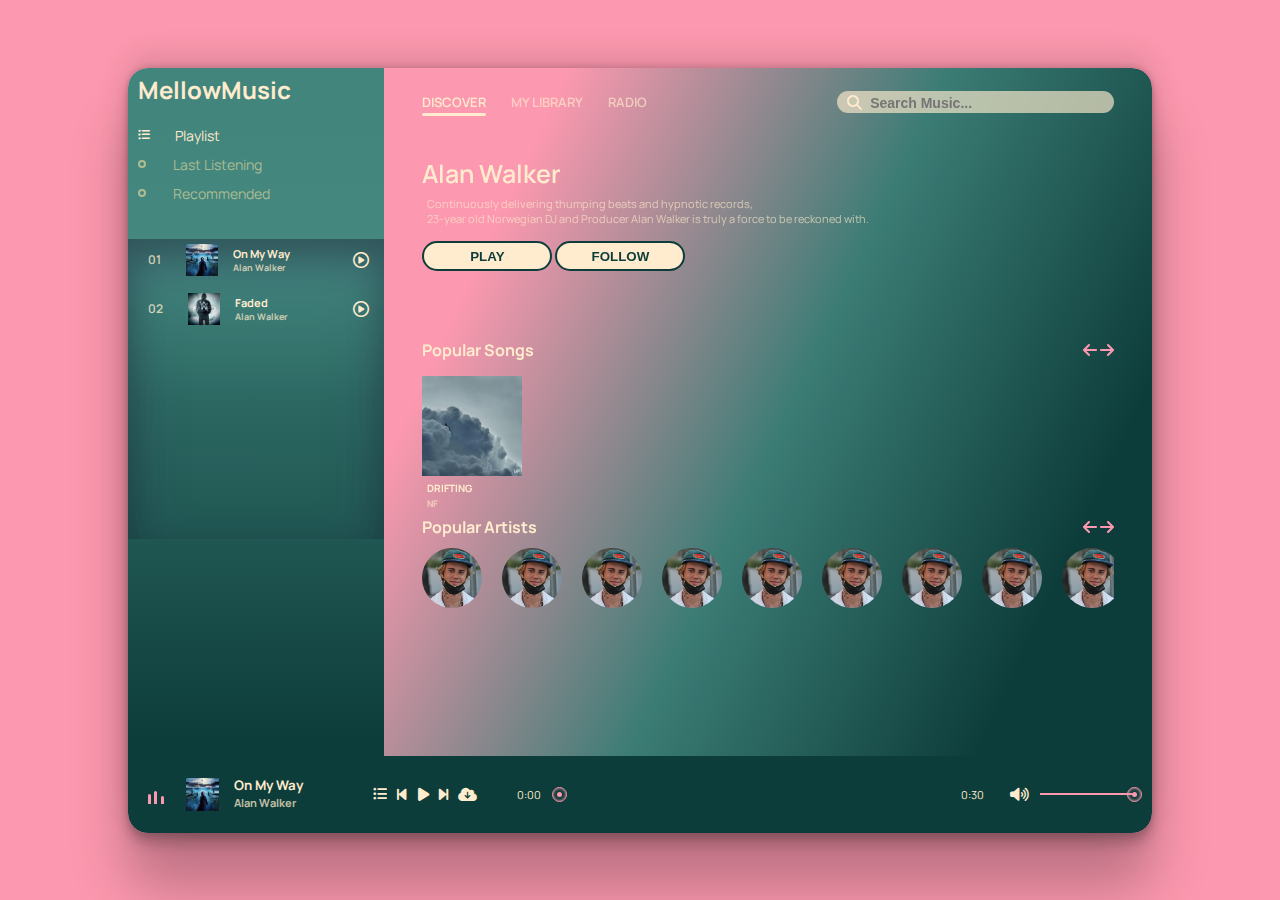
==== commit 1b0904af: "Выбор очередности воспроизведения." ====
--- a/pages/main.html
+++ b/pages/main.html
@@ -146,7 +146,7 @@
         <div class="subtitle">Alan Walker</div>
       </h5>
       <div class="icon">
-        <i class="fa-solid shuffle fa-list-ul">next</i>
+        <i class="fa-solid shuffle fa-list-ul" data-aim="next"></i>
         <i class="fa-solid fa-backward-step" id="back"></i>
         <i class="fa-solid fa-play" id="masterPlay"></i>
         <i class="fa-solid fa-forward-step" id="next"></i>
--- a/styles/main.css
+++ b/styles/main.css
@@ -154,7 +154,6 @@
 .master-play .icon .shuffle{
     margin-right: 10px;
     font-size: 14px;
-    width: 13.6px;
     overflow: hidden;
     display: flex;
     align-items: center;
